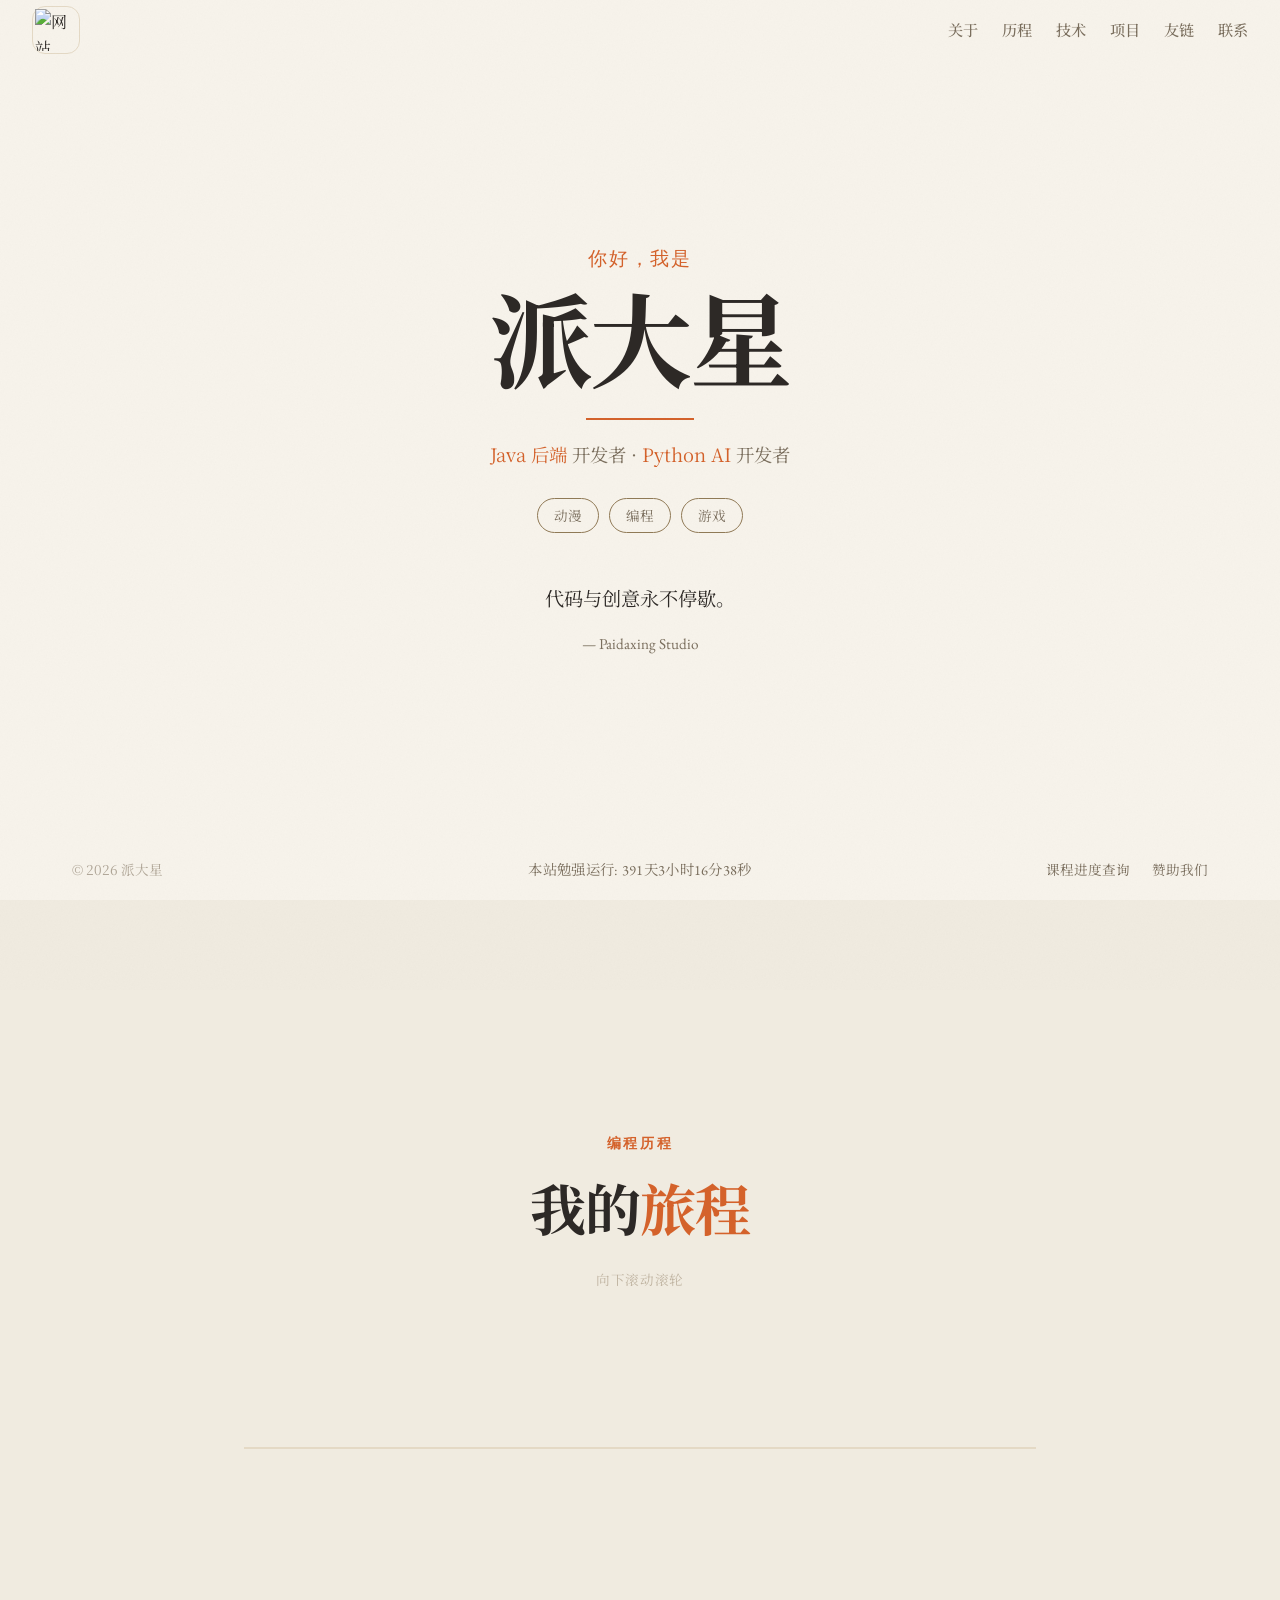
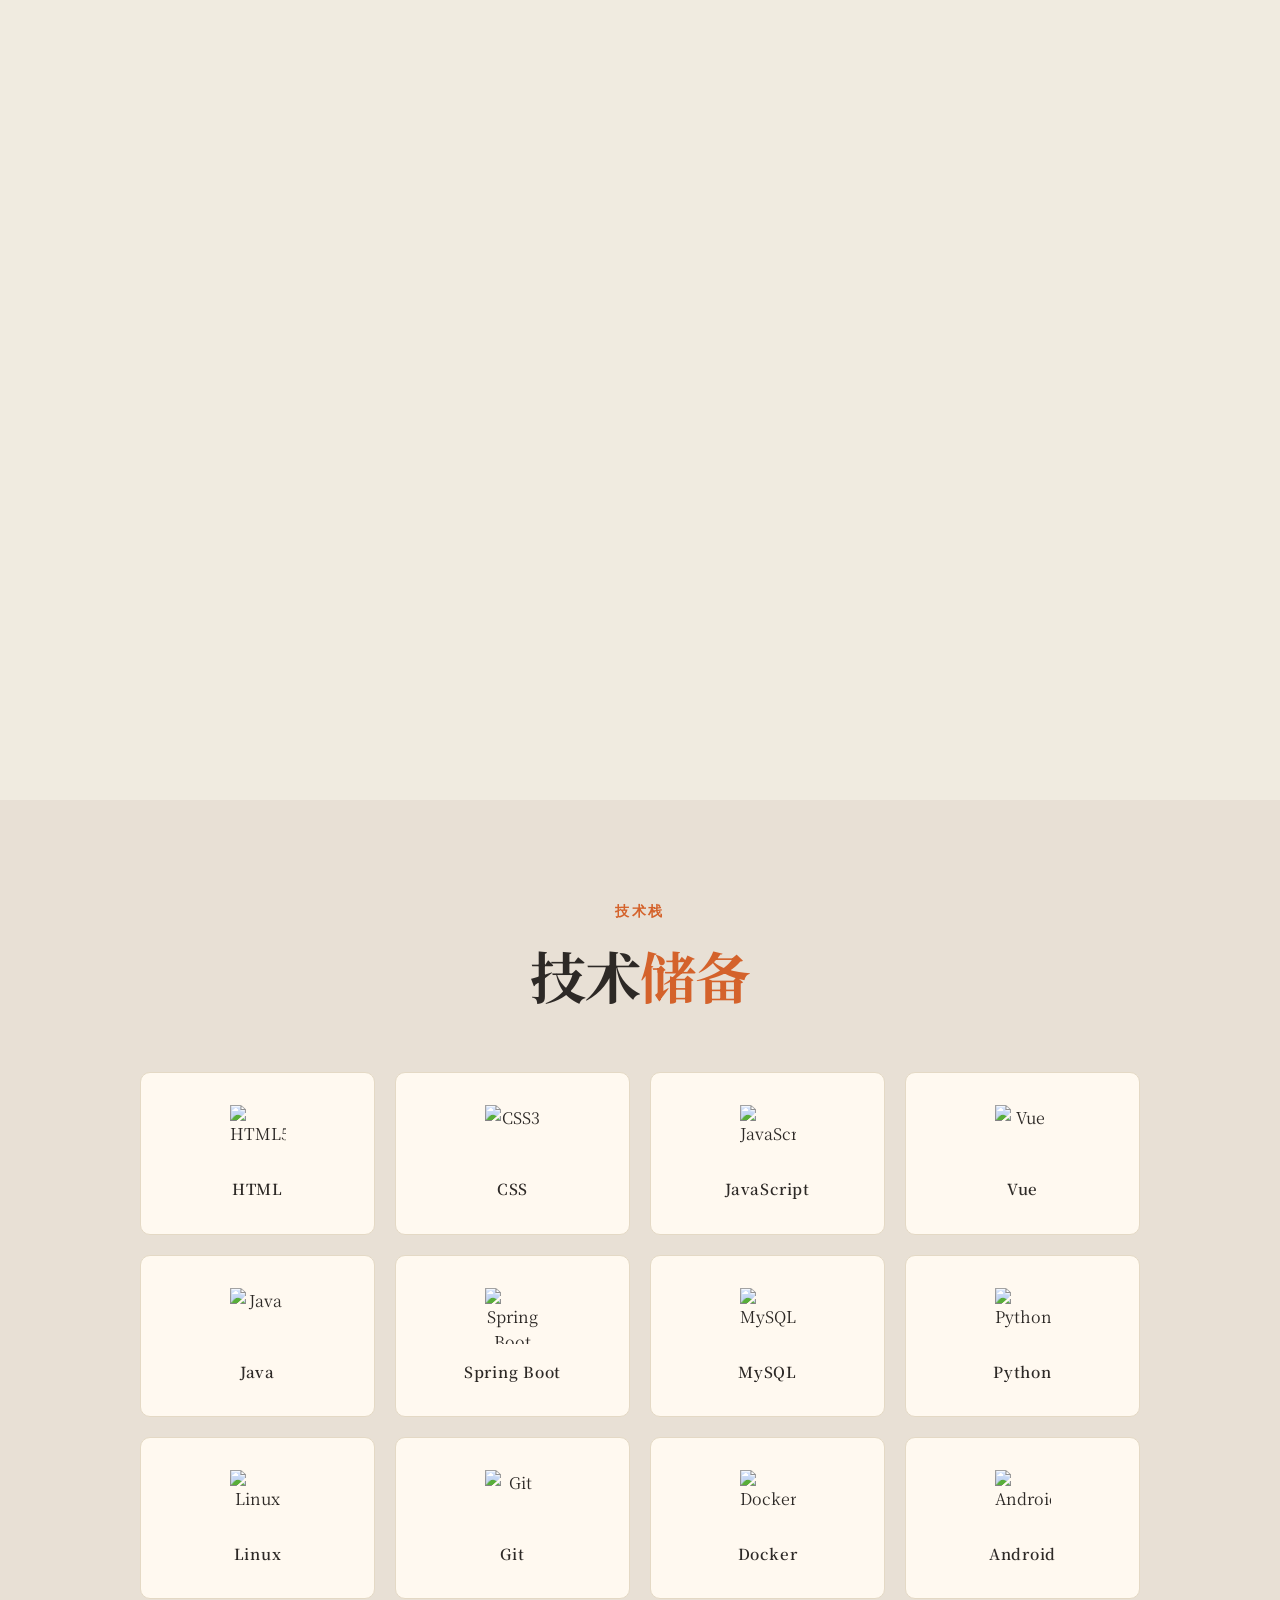
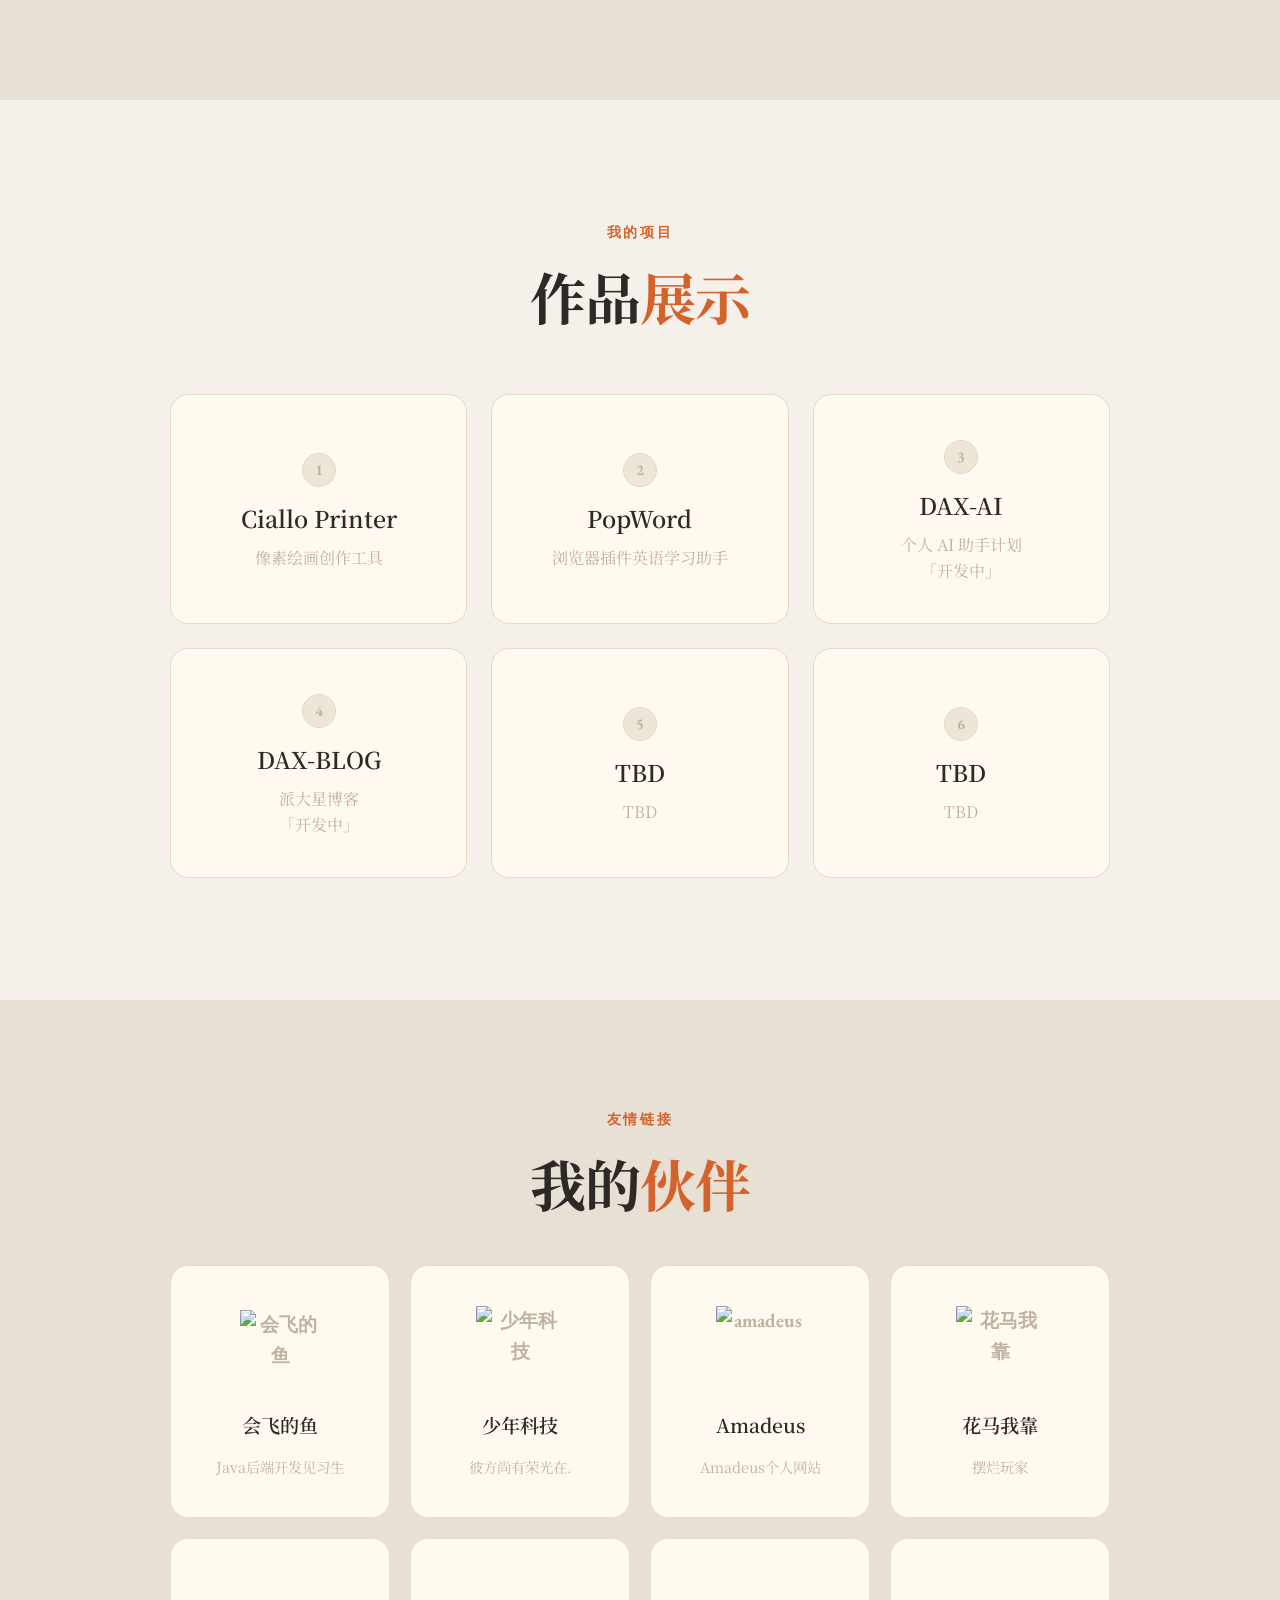
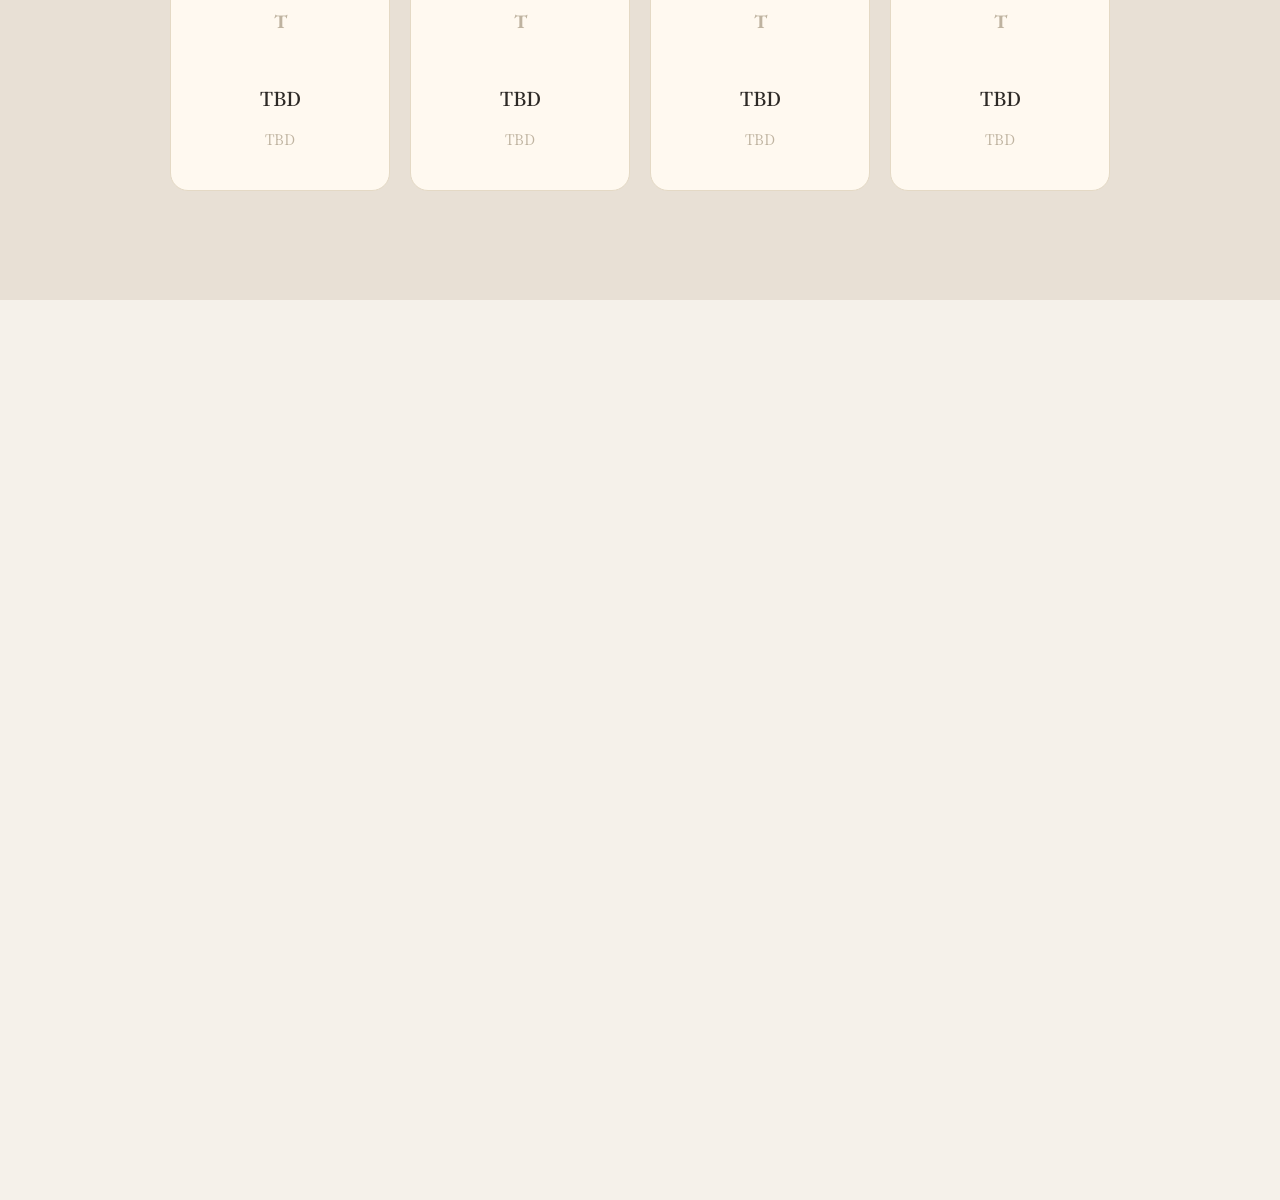
==== index.html @ 908fc22a "Update index.html" ====
<!doctype html>
<html lang="zh-CN">
  <head>
    <meta charset="UTF-8" />
    <meta name="viewport" content="width=device-width, initial-scale=1.0" />

    <title>派大星工作室  - Paidaxing Studio</title>

    <meta name="description" content="派大星工作室 (Paidaxing Studio) 是由全栈开发者派大星建立的个人网站。专注于 Java 后端开发、Python AI 大模型探索以及现代前端技术。在这里分享编程历程、开源项目与技术文章。" />
    <meta name="keywords" content="派大星工作室,Paidaxing Studio,派大星,Java开发,Spring Boot,Python开发,AI模型,个人博客,全栈开发" />
    <meta property="og:title" content="派大星工作室 | 全栈开发与 AI 探索者" />
    <meta property="og:description" content="专注于 Java 后端开发与 Python AI 探索的个人技术主页。" />
    <meta property="og:type" content="website" />
    <meta property="og:url" content="https://www.pdxstudio.site/" />
    <link rel="preconnect" href="https://fonts.googleapis.com" />
    <link rel="preconnect" href="https://fonts.gstatic.com" crossorigin />
    <link
      href="https://fonts.googleapis.com/css2?family=EB+Garamond:wght@400;500;600;700;800&family=Noto+Serif+SC:wght@300;400;500;600;700&display=swap"
      rel="stylesheet"
    />
    <link
      rel="stylesheet"
      href="https://cdnjs.cloudflare.com/ajax/libs/font-awesome/6.5.1/css/all.min.css"
    />
    <link rel="icon" href="img/favicon.ico" type="image/x-icon" />
    <link rel="stylesheet" href="style.css" />
  </head>
  <body class="intro-active">
    <div class="intro-overlay" id="introOverlay">
      <div class="intro-logo-wrapper">
        <img src="img/favicon.ico" alt="Logo" />
      </div>
    </div>

    <svg style="position: fixed; width: 0; height: 0; pointer-events: none">
      <filter id="noiseFilter">
        <feTurbulence
          type="fractalNoise"
          baseFrequency="0.65"
          numOctaves="3"
          stitchTiles="stitch"
        />
        <feColorMatrix type="saturate" values="0" />
      </filter>
    </svg>
    <div class="grain-overlay"></div>

    <nav id="nav">
      <a href="#about" class="nav-logo">
        <img src="img/favicon.ico" alt="网站 Logo" />
      </a>
      <div class="nav-links">
        <a href="#about">关于</a>
        <a href="#journey">历程</a>
        <a href="#tech-stack">技术</a>
        <a href="#projects">项目</a>
        <a href="#friends">友链</a>
        <a href="#contact">联系</a>
      </div>
    </nav>

    <section id="about" class="hero">
      <div class="hero-inner">
        <p class="hero-greeting">你好，我是</p>
        <h1 class="hero-name">派大星</h1>

        <div class="hero-divider"></div>
        <p class="hero-intro">
          <em>Java 后端</em> 开发者 · <em>Python AI</em> 开发者
        </p>
        <div class="hero-tags">
          <span class="hero-tag">动漫</span>
          <span class="hero-tag">编程</span>
          <span class="hero-tag">游戏</span>
        </div>

        <div id="apiContent" class="hero-hitokoto">
          <p class="hitokoto-text">加载中...</p>
          <p class="hitokoto-from"></p>
        </div>

        <div class="site-counter">
          <span id="busuanzi_container_site_pv" style="display: none">
            你是第
            <span id="busuanzi_value_site_pv" class="counter-num"></span>
            次访问的
          </span>
        </div>
        
      </div>
    </section>

    <section id="journey">
      <div class="journey-scroll-room">
        <div class="journey-viewport">
          <div class="journey-header">
            <p class="section-label">编程历程</p>
            <h2 class="section-heading">我的<em>旅程</em></h2>
            <p class="journey-hint">向下滚动滚轮</p>
          </div>

          <div class="journey-track" id="journeyTrack">
            <div class="track-line"></div>
            <div class="track-progress" id="trackProgress"></div>

             <div class="rocket-wrapper" id="rocketWrapper">
              <svg
                class="rocket-svg"
                viewBox="-8 0 64 32"
                width="68"
                height="32"
              >
                <use href="img/icons.svg#icon-rocket"></use>
              </svg>
            </div>

            <div class="milestone" style="left: calc(16.66% + 22.6px)">
              <div class="ms-dot"></div>
              <div class="ms-top"><span class="ms-year">2018</span></div>
              <div class="ms-bottom">
                <span class="ms-title">初识编程</span
                ><span class="ms-desc">第一次接触编程<br />征战区级竞赛</span>
              </div>
            </div>

            <div class="milestone" style="left: calc(33.33% + 11.3px)">
              <div class="ms-dot"></div>
              <div class="ms-top"><span class="ms-year">2020</span></div>
              <div class="ms-bottom">
                <span class="ms-title">深入学习</span
                ><span class="ms-desc">系统性深入学习<br />筑牢编程基础</span>
              </div>
            </div>

            <div class="milestone" style="left: 50%">
              <div class="ms-dot"></div>
              <div class="ms-top"><span class="ms-year">2021</span></div>
              <div class="ms-bottom">
                <span class="ms-title">独立建站</span
                ><span class="ms-desc"
                  >学习搭建网站<br />共享免费接口<br
                /></span>
              </div>
            </div>

            <div class="milestone" style="left: calc(66.66% - 11.3px)">
              <div class="ms-dot"></div>
              <div class="ms-top"><span class="ms-year">2025</span></div>
              <div class="ms-bottom">
                <span class="ms-title">体系重构</span
                ><span class="ms-desc">深耕Java生态<br />打通全栈链路</span>
              </div>
            </div>

            <div class="milestone" style="left: calc(83.33% - 22.6px)">
              <div class="ms-dot"></div>
              <div class="ms-top"><span class="ms-year">至今</span></div>
              <div class="ms-bottom">
                <span class="ms-title">智启新程</span
                ><span class="ms-desc">进阶Python开发<br />布局AI新领域</span>
              </div>
            </div>
          </div>
        </div>
      </div>
    </section>

    <section id="tech-stack">
      <div class="tech-inner">
        <div class="tech-header reveal">
          <p class="section-label">技术栈</p>
          <h2 class="section-heading">技术<em>储备</em></h2>
        </div>

        <div class="tech-grid">
          <div class="tech-card reveal reveal-d1">
            <img
              src="https://cdn.jsdelivr.net/gh/devicons/devicon@latest/icons/html5/html5-original.svg"
              alt="HTML5"
            />
            <span>HTML</span>
          </div>
          <div class="tech-card reveal reveal-d2">
            <img
              src="https://cdn.jsdelivr.net/gh/devicons/devicon@latest/icons/css3/css3-original.svg"
              alt="CSS3"
            />
            <span>CSS</span>
          </div>
          <div class="tech-card reveal reveal-d3">
            <img
              src="https://cdn.jsdelivr.net/gh/devicons/devicon@latest/icons/javascript/javascript-original.svg"
              alt="JavaScript"
            />
            <span>JavaScript</span>
          </div>
          <div class="tech-card reveal reveal-d4">
            <img
              src="https://cdn.jsdelivr.net/gh/devicons/devicon@latest/icons/vuejs/vuejs-original.svg"
              alt="Vue"
            />
            <span>Vue</span>
          </div>

          <div class="tech-card reveal reveal-d2">
            <img
              src="https://cdn.jsdelivr.net/gh/devicons/devicon@latest/icons/java/java-original.svg"
              alt="Java"
            />
            <span>Java</span>
          </div>
          <div class="tech-card reveal reveal-d3">
            <img
              src="https://cdn.jsdelivr.net/gh/devicons/devicon@latest/icons/spring/spring-original.svg"
              alt="Spring Boot"
            />
            <span>Spring Boot</span>
          </div>
          <div class="tech-card reveal reveal-d4">
            <img
              src="https://cdn.jsdelivr.net/gh/devicons/devicon@latest/icons/mysql/mysql-original.svg"
              alt="MySQL"
            />
            <span>MySQL</span>
          </div>
          <div class="tech-card reveal reveal-d5">
            <img
              src="https://cdn.jsdelivr.net/gh/devicons/devicon@latest/icons/python/python-original.svg"
              alt="Python"
            />
            <span>Python</span>
          </div>

          <div class="tech-card reveal reveal-d2">
            <img
              src="https://cdn.jsdelivr.net/gh/devicons/devicon@latest/icons/linux/linux-original.svg"
              alt="Linux"
            />
            <span>Linux</span>
          </div>
          <div class="tech-card reveal reveal-d3">
            <img
              src="https://cdn.jsdelivr.net/gh/devicons/devicon@latest/icons/git/git-original.svg"
              alt="Git"
            />
            <span>Git</span>
          </div>
          <div class="tech-card reveal reveal-d4">
            <img
              src="https://cdn.jsdelivr.net/gh/devicons/devicon@latest/icons/docker/docker-original.svg"
              alt="Docker"
            />
            <span>Docker</span>
          </div>
          <div class="tech-card reveal reveal-d5">
            <img
              src="https://cdn.jsdelivr.net/gh/devicons/devicon@latest/icons/android/android-original.svg"
              alt="Android"
            />
            <span>Android</span>
          </div>
        </div>
      </div>
    </section>

    <section id="projects">
      <div class="projects-inner">
        <div class="projects-header reveal">
          <p class="section-label">我的项目</p>
          <h2 class="section-heading">作品<em>展示</em></h2>
        </div>
        <div class="projects-grid">
          <a
            href="https://github.com/PaidaxingTuT/Ciallo_Printer"
            class="project-card reveal reveal-d1"
            target="_blank"
            rel="noreferrer"
          >
            <div class="project-icon">1</div>
            <span class="project-name">Ciallo Printer</span>
            <span class="project-desc">像素绘画创作工具</span>
          </a>
          <a
            href="http://www.pdxstudio.site/popword"
            class="project-card reveal reveal-d2"
            target="_blank"
            rel="noreferrer"
          >
            <div class="project-icon">2</div>
            <span class="project-name">PopWord</span>
            <span class="project-desc">浏览器插件英语学习助手<br /> </span>
          </a>
          <a
            href="javascript:void(0);"
            class="project-card reveal reveal-d3"
            onclick="development()"
          >
            <div class="project-icon">3</div>
            <span class="project-name">DAX-AI</span>
            <span class="project-desc"
              >个人 AI 助手计划<br />
              「开发中」</span
            >
          </a>
          <a
            href="javascript:void(0);"
            class="project-card reveal reveal-d2"
            onclick="development()"
          >
            <div class="project-icon">4</div>
            <span class="project-name">DAX-BLOG</span>
            <span class="project-desc"
              >派大星博客<br />
              「开发中」</span
            >
          </a>
          <a
            href="javascript:void(0);"
            class="project-card reveal reveal-d3"
            onclick="tobedecided()"
          >
            <div class="project-icon">5</div>
            <span class="project-name">TBD</span>
            <span class="project-desc">TBD</span>
          </a>
          <a
            href="javascript:void(0);"
            class="project-card reveal reveal-d4"
            onclick="tobedecided()"
          >
            <div class="project-icon">6</div>
            <span class="project-name">TBD</span>
            <span class="project-desc">TBD</span>
          </a>
        </div>
      </div>
    </section>

    <section id="friends">
      <div class="friends-inner">
        <div class="friends-header reveal">
          <p class="section-label">友情链接</p>
          <h2 class="section-heading">我的<em>伙伴</em></h2>
        </div>
        <div class="friends-grid">
          <a
            href="https://fishdum.github.io"
            class="friend-card reveal reveal-d1"
            target="_blank"
            rel="noreferrer"
          >
            <div class="friend-avatar">
              <img
                src="https://fishdum.github.io/images/logo_white.png"
                class="fish"
                alt="会飞的鱼"
              />
            </div>
            <span class="friend-name">会飞的鱼</span>
            <span class="friend-desc">Java后端开发见习生</span>
          </a>
          <a
            href="https://www.snkj.xyz"
            class="friend-card reveal reveal-d2"
            target="_blank"
            rel="noreferrer"
          >
            <div class="friend-avatar">
              <img src="https://www.snkj.xyz/favicon.ico" alt="少年科技" />
            </div>
            <span class="friend-name">少年科技</span>
            <span class="friend-desc">彼方尚有荣光在.</span>
          </a>
          <a
            href="http://amadeuscristina.site"
            class="friend-card reveal reveal-d3"
            target="_blank"
            rel="noreferrer"
          >
            <div class="friend-avatar">
              <img src="img/amadeus.png" alt="amadeus" />
            </div>
            <span class="friend-name">Amadeus</span>
            <span class="friend-desc">Amadeus个人网站</span>
          </a>
          <a
            href="http://www.gaoguang.xin/"
            class="friend-card reveal reveal-d4"
            target="_blank"
            rel="noreferrer"
          >
            <div class="friend-avatar">
              <img src="img/huama.png" alt="花马我靠" />
            </div>
            <span class="friend-name">花马我靠</span>
            <span class="friend-desc">摆烂玩家</span>
          </a>
          <a
            href="javascript:void(0);"
            class="friend-card reveal reveal-d2"
            onclick="tobedecided()"
          >
            <div class="friend-avatar">T</div>
            <span class="friend-name">TBD</span>
            <span class="friend-desc">TBD</span>
          </a>
          <a
            href="javascript:void(0);"
            class="friend-card reveal reveal-d3"
            onclick="tobedecided()"
          >
            <div class="friend-avatar">T</div>
            <span class="friend-name">TBD</span>
            <span class="friend-desc">TBD</span>
          </a>
          <a
            href="javascript:void(0);"
            class="friend-card reveal reveal-d4"
            onclick="tobedecided()"
          >
            <div class="friend-avatar">T</div>
            <span class="friend-name">TBD</span>
            <span class="friend-desc">TBD</span>
          </a>
          <a
            href="javascript:void(0);"
            class="friend-card reveal reveal-d5"
            onclick="tobedecided()"
          >
            <div class="friend-avatar">T</div>
            <span class="friend-name">TBD</span>
            <span class="friend-desc">TBD</span>
          </a>
        </div>
      </div>
    </section>

    <section id="contact">
      <div class="contact-inner">
        <div class="contact-header reveal">
          <p class="section-label">联系方式</p>
          <h2 class="section-heading">找到<em>我</em></h2>
        </div>
        <div class="contact-list">
          <a
            href="javascript:void(0);"
            class="contact-row reveal reveal-d1"
            onclick="copyQQ()"
            target="_self"
          >
            <div class="contact-icon">
              <i class="fa-brands fa-qq"></i>
            </div>
            <div class="contact-label">
              <span class="contact-label-name">QQ</span>
              <span class="contact-label-value">点击复制QQ</span>
            </div>
          </a>

          <a
            href="https://space.bilibili.com/317050115"
            class="contact-row reveal reveal-d2"
            target="_blank"
          >
            <div class="contact-icon">
              <i class="fa-brands fa-bilibili"></i>
            </div>
            <div class="contact-label">
              <span class="contact-label-name">哔哩哔哩</span>
              <span class="contact-label-value">派大星_TuT</span>
            </div>
          </a>

          <a
            href="https://github.com/PaidaxingTuT"
            class="contact-row reveal reveal-d3"
            target="_blank"
          >
            <div class="contact-icon">
              <i class="fa-brands fa-github"></i>
            </div>
            <div class="contact-label">
              <span class="contact-label-name">Github</span>
              <span class="contact-label-value">PaidaxingTuT</span>
            </div>
          </a>

          <a
            href="mailto:paidaxing_tut@outlook.com"
            class="contact-row reveal reveal-d4"
            target="_self"
          >
            <div class="contact-icon">
              <i class="fa-solid fa-envelope"></i>
            </div>
            <div class="contact-label">
              <span class="contact-label-name">Email</span>
              <span class="contact-label-value">paidaxing_tut@outlook.com</span>
            </div>
          </a>

          <a
            href="https://qm.qq.com/cgi-bin/qm/qr?k=IsRlx2v8D6K43iCryyy5kfRGckQSkepa&amp;jump_from=webapi&amp;authKey=Nk4t+qYsYUnrUhIaykPtS7O78KR5/f5LKj0DeL+bWIrqY+LOzQD4tIQ+PHJBMxXa"
            class="contact-row reveal reveal-d5"
            target="_blank"
          >
            <div class="contact-icon">
              <i class="fa-solid fa-users"></i>
            </div>
            <div class="contact-label">
              <span class="contact-label-name">交流群</span>
              <span class="contact-label-value">加入交流群</span>
            </div>
          </a>
        </div>
      </div>
    </section>

    <footer>
      <div class="footer-inner">
        <p class="footer-text">&copy; 2026 派大星</p>

        <div class="footer-runtime">
          <span id="runtime_span"></span>
        </div>

        <div class="footer-links">
          <a href="check">课程进度查询</a>
          <a href="pay">赞助我们</a>
        </div>
      </div>
    </footer>

    <script async src="//busuanzi.ibruce.info/busuanzi/2.3/busuanzi.pure.mini.js"></script>
    <script src="main.js"></script>
  </body>
</html>
<!--
展示胎记
⠄⠄⠄⠄⠄⠄⠄⠄⠄⠄⠄⠄⠄⠄⠄⠄⠄⠄⠄⠄⠄⠄⠄⠄⠄⠄⠄⠄⠄⠄⠄⠄⠄⠄⠄⠄⠄⠄⠄⠄
⠄⠄⠄⠄⠄⠄⠄⠄⠄⠄⠄⠄⠄⠄⠄⠄⠄⠄⠄⣼⣇⠄⠄⠄⠄⠄⠄⠄⠄⠄⠄⠄⠄⠄⠄⠄⠄⠄⠄⠄
⠄⠄⠄⠄⠄⠄⠄⠄⠄⠄⠄⠄⠄⠄⠄⠄⠄⢀⣾⠏⢿⣧⠄⠄⠄⠄⠄⠄⠄⠄⠄⠄⠄⠄⠄⠄⠄⠄⠄⠄
⠄⠄⠄⠄⠄⠄⠄⠄⠄⠄⠄⠄⠄⠄⠄⠄⢠⣾⠟⠄⠈⢻⣦⠄⠄⠄⠄⠄⠄⠄⠄⠄⠄⠄⠄⠄⠄⠄⠄⠄
⠄⠄⠄⠄⠄⠄⠄⠄⠄⣀⣀⠄⠄⠄⠄⢠⣾⠛⠄⢀⡀⠄⠻⣷⡀⠄⠄⠄⢀⣀⡀⠄⠄⠄⠄⠄⠄⠄⠄⠄
⠄⠄⠄⠄⠄⠄⣀⣴⣾⠟⠻⢷⣶⠄⢰⣾⠏⢀⣶⠿⢷⣶⣄⡉⠳⠄⠰⡾⠿⠛⠿⣷⣤⣀⠄⠄⠄⠄⠄⠄
⠄⠄⠄⠄⠄⢸⣿⠁⠄⣤⡤⠄⠄⠄⢻⣷⣤⡈⠄⠄⠄⠈⠛⠿⣷⣤⡀⠄⠄⣦⣄⠄⢹⣿⠄⠄⠄⠄⠄⠄
⠄⠄⠄⠄⠄⢸⣿⠄⢸⡇⠄⣤⣤⣤⣤⣄⡉⠻⢿⣦⣄⡙⠟⠄⠈⠉⠻⣿⣶⠄⢸⡇⢸⣿⠄⠄⠄⠄⠄⠄
⠄⠄⠄⠄⠄⠘⢿⣤⠄⠃⠄⣿⠉⠉⠉⢉⣉⣀⣀⣉⣛⣿⣶⣤⠄⢠⡆⣿⡿⠄⢈⣤⣾⠿⠄⠄⠄⠄⠄⠄
⠄⠄⠄⠄⠄⠄⠄⠛⣦⠄⠄⣿⠄⠄⠄⢸⣿⣟⠛⠛⠛⢛⣿⡿⠄⠜⠃⣀⣤⡾⠟⠋⠄⠄⠄⠄⠄⠄⠄⠄
⠄⠄⠄⠄⠄⠄⠄⠄⠄⡀⠄⣿⠄⢰⡆⢸⣿⢿⣦⠄⢀⣼⠟⠄⣠⣴⡾⠟⢉⠄⡆⠄⠄⠄⠄⠄⠄⠄⠄⠄
⠄⠄⠄⠄⠄⠄⠄⠄⣴⡇⠄⣿⠄⠄⠁⢸⣿⠄⢻⣧⣼⣿⣾⠿⠛⠁⠄⣾⣿⠄⣿⣆⠄⠄⠄⠄⠄⠄⠄⠄
⠄⠄⠄⠄⠄⠄⢀⣾⡿⠁⠄⢿⣦⣀⠄⢸⣿⠄⠄⠹⠟⠋⠄⣶⠇⢀⣀⣿⡿⠄⠈⢿⣆⠄⠄⠄⠄⠄⠄⠄
⠄⠄⠄⠄⠄⢀⣼⠟⠄⠄⠄⠈⠉⠛⠇⢸⣿⠄⠄⠄⠄⠄⢀⣤⣶⡾⠛⠉⠄⠄⠄⠈⢿⣦⠄⠄⠄⠄⠄⠄
⠄⠄⠄⠄⠠⠾⠿⠿⠿⠿⠿⠿⠿⠶⠄⢸⣿⠄⣶⣤⣤⡾⠿⠛⠁⠤⠾⠿⠿⠿⠿⠿⠿⠿⠧⠄⠄⠄⠄⠄
⠄⠄⠄⠄⠄⠄⠄⠄⠄⠄⠄⠄⠄⠄⠄⢸⣿⠄⠈⠙⠉⢁⡀⠄⣶⡆⠄⠄⠄⠄⠄⠄⠄⠄⠄⠄⠄⠄⠄⠄
⠄⠄⠄⠄⠄⠄⠄⠄⠄⠄⠄⠄⠄⠄⠄⢸⣿⠄⠛⢦⡾⠛⠁⣴⡟⠄⠄⠄⠄⠄⠄⠄⠄⠄⠄⠄⠄⠄⠄⠄
⠄⠄⠄⠄⠄⠄⠄⠄⠄⠄⠄⠄⠄⠄⠄⠘⠿⣶⣦⣀⣀⣴⡾⠿⠁⠄⠄⠄⠄⠄⠄⠄⠄⠄⠄⠄⠄⠄⠄⠄
⠄⠄⠄⠄⠄⠄⠄⠄⠄⠄⠄⠄⠄⠄⠄⠄⠄⠈⠙⠻⠛⠋⠄⠄⠄⠄⠄⠄⠄⠄⠄⠄⠄⠄⠄⠄⠄⠄⠄⠄
⠄⠄⠄⠄⠄⠄⠄⠄⠄⠄⠄⠄⠄⠄⠄⠄⠄⠄⠄⠄⠄⠄⠄⠄⠄⠄⠄⠄⠄⠄⠄⠄⠄⠄⠄⠄⠄⠄⠄⠄

-->
---- style.css ----
:root {
  --bg: #f7f3eb;
  --bg-deep: #ede6d6;
  --nav-solid: #f7f3eb;
  --card: #fff9f0;
  --text: #2d2926;
  --text-soft: #7a6e5d;
  --text-faint: #bfb3a0;
  --accent: #d4622b;
  --accent-deep: #b34d1d;
  --accent-light: rgba(212, 98, 43, 0.07);
  --accent-glow: rgba(212, 98, 43, 0.18);
  --teal: #3d7a6e;
  --teal-light: rgba(61, 122, 110, 0.08);
  --border: #e4d9c5;
  --radius: 10px;
  --page1-bg: #f7f3eb;
  --page2-bg: #f0ebe0;
  --page3-bg: #e8e0d5;
  --page4-bg: #f5f1ea;
  --page5-bg: #e8e0d5;
  --page6-bg: #f5f1ea;
}

*,
*::before,
*::after {
  margin: 0;
  padding: 0;
  box-sizing: border-box;
}

html {
  scroll-behavior: auto;
}

body {
  font-family: "Noto Serif SC", serif;
  background: var(--page1-bg);
  color: var(--text);
  -webkit-font-smoothing: antialiased;
  overflow-x: hidden;
  line-height: 1.6;
  transition:
    background 0.4s,
    color 0.4s;
}

a {
  color: inherit;
  text-decoration: none;
}

::selection {
  background: var(--accent);
  color: #fff;
}

.grain-overlay {
  position: fixed;
  inset: 0;
  pointer-events: none;
  z-index: 99999;
  opacity: 0.035;
  filter: url(#noiseFilter);
  background: var(--text);
  mix-blend-mode: multiply;
}

nav {
  position: fixed;
  top: 0;
  left: 0;
  right: 0;
  height: 60px;
  padding: 0 32px;
  display: flex;
  justify-content: space-between;
  align-items: center;
  z-index: 1000;
  transition:
    padding 0.4s,
    box-shadow 0.4s;
}
nav.scrolled {
  backdrop-filter: blur(16px) saturate(1.5);
  background: rgba(247, 243, 235, 0.88);
  box-shadow: 0 1px 12px rgba(0, 0, 0, 0.03);
  padding: 0 32px;
  transition:
    padding 0.4s,
    box-shadow 0.4s;
}
.nav-logo {
  display: inline-flex;
  align-items: center;
  justify-content: center;
  width: 48px;
  height: 48px;
  padding: 2px;
  border: 1px solid var(--border);
  border-radius: 13px;
  transition:
    transform 0.55s cubic-bezier(0.22, 1, 0.36, 1),
    border-color 0.55s cubic-bezier(0.22, 1, 0.36, 1),
    box-shadow 0.55s cubic-bezier(0.22, 1, 0.36, 1);
}
.nav-logo img {
  width: 100%;
  height: 100%;
  object-fit: contain;
  display: block;
}
@media (hover: hover) {
  .nav-logo:hover {
    transform: translateY(-1px);
    border-color: var(--accent);
    box-shadow: 0 8px 18px rgba(212, 98, 43, 0.12);
  }
}
.nav-links {
  display: flex;
  gap: 24px;
}
.nav-links a {
  font-family: "Noto Serif SC", serif;
  font-weight: 500;
  font-size: 0.95rem;
  color: var(--text-soft);
  position: relative;
  padding: 2px 0;
}
.nav-links a::after {
  content: "";
  position: absolute;
  bottom: 0;
  left: 0;
  width: 0;
  height: 1.5px;
  background: var(--accent);
  transition: all 0.28s;
}
@media (hover: hover) {
  .nav-links a:hover {
    color: var(--text);
  }
  .nav-links a:hover::after {
    width: 100%;
  }
}

.hero {
  height: 100vh;
  display: flex;
  align-items: center;
  justify-content: center;
  padding: 60px 40px;
  position: relative;
  z-index: 1;
  background: var(--page1-bg);
}
.hero-inner {
  max-width: 640px;
  text-align: center;
}
.hero-greeting {
  font-family: "EB Garamond", serif;
  font-weight: 400;
  font-size: 1.2rem;
  color: var(--accent);
  letter-spacing: 0.1em;
  margin-bottom: 16px;
  opacity: 0;
  transform: translateY(20px);
  animation: slideUp 0.6s ease 0.1s forwards;
}
.hero-name {
  font-family: "EB Garamond", "Noto Serif SC", serif;
  font-weight: 700;
  font-size: clamp(3.5rem, 8vw, 6.5rem);
  line-height: 1.05;
  letter-spacing: -0.02em;
  margin-bottom: 20px;
  opacity: 0;
  transform: translateY(20px);
  animation: slideUp 0.7s ease 0.1s forwards;
}
.hero-divider {
  width: 108px;
  height: 2px;
  background: var(--accent);
  margin: 0 auto 20px;
  opacity: 0;
  transform: translateY(20px);
  animation: slideUp 0.5s ease 0.1s forwards;
}
.hero-intro {
  font-size: 1.15rem;
  font-weight: 400;
  color: var(--text-soft);
  margin-bottom: 28px;
  opacity: 0;
  transform: translateY(20px);
  animation: slideUp 0.6s ease 0.1s forwards;
}
.hero-intro em {
  font-style: normal;
  color: var(--accent);
}
.hero-tags {
  display: flex;
  justify-content: center;
  gap: 10px;
  margin-bottom: 28px;
  opacity: 0;
  transform: translateY(20px);
  animation: slideUp 0.6s ease 0.1s forwards;
}
.hero-tag {
  font-family: "Noto Serif SC", serif;
  font-weight: 400;
  font-size: 0.85rem;
  padding: 6px 16px;
  border: 1px solid #907a56;
  border-radius: 95px;
  color: var(--text-soft);
  transition: all 0.4s cubic-bezier(0.4, 0, 0.2, 1);
  cursor: default;
}

.hero-hitokoto {
  margin-top: 48px;
  width: 100%;
  padding: 0 20px;
  box-sizing: border-box;
  opacity: 0;
  transform: translateY(20px);
  animation: slideUp 0.6s ease 0.4s forwards;
}
.hitokoto-text {
  font-family: "Noto Serif SC", serif;
  font-size: 1.2rem;
  color: var(--text);
  line-height: 1.8;
  word-break: break-word;
}
.hitokoto-from {
  font-family: "EB Garamond", serif;
  font-size: 0.95rem;
  color: var(--text-soft);
  margin-top: 16px;
}

.footer-inner {
  display: flex;
  justify-content: space-between;
  align-items: center;
  width: 100%;
  padding: 0 40px;
}

.footer-text {
  flex: 1;
  text-align: left;
  font-size: 0.85rem;
  color: #afa596;
}

.footer-runtime {
  flex: 2;
  text-align: center;
  display: flex;
  align-items: center;
  justify-content: center;
}

.footer-links {
  flex: 1;
  display: flex;
  justify-content: flex-end;
  gap: 22px;
}

.footer-links a {
  display: inline-block;
  font-size: 0.85rem;
  color: var(--text-soft);

  transition: all 0.4s cubic-bezier(0.4, 0, 0.2, 1);
  will-change: transform, color;
}

@media (hover: hover) {
  .footer-links a:hover {
    transform: translateY(-4px);
    color: var(--accent);
  }
}

#runtime_span {
  font-family: "EB Garamond", "Noto Serif SC", serif;
  font-size: 0.9rem;
  color: var(--text-soft);
  letter-spacing: 0.02em;
  line-height: 1;
}

@media (hover: hover) {
  .hero-tag:hover {
    transform: translateY(-4px);
    color: var(--accent);
    border-color: var(--accent);
    background: var(--accent-light);
    box-shadow: 0 10px 22px rgba(212, 98, 43, 0.08);
  }
}

@keyframes fadeUp {
  to {
    opacity: 1;
    transform: translateY(0);
  }
}
@keyframes slideUp {
  to {
    opacity: 1;
    transform: translateY(0);
  }
}

body.intro-active .hero-greeting,
body.intro-active .hero-name,
body.intro-active .hero-divider,
body.intro-active .hero-intro,
body.intro-active .hero-tags,
body.intro-active .hero-hitokoto {
  animation: none;
}

#journey {
  position: relative;
  z-index: 1;
  background: var(--page2-bg);
}
.journey-scroll-room {
  height: 700vh;
  position: relative;
}
.journey-viewport {
  position: sticky;
  top: 0;
  height: 100vh;
  display: flex;
  flex-direction: column;
  align-items: center;
  justify-content: center;
  padding: 0 40px;
}
.journey-header {
  text-align: center;
  margin-bottom: 36px;
}
.section-label {
  font-family: "EB Garamond", serif;
  font-weight: 600;
  font-size: 0.85rem;
  letter-spacing: 0.2em;
  text-transform: uppercase;
  color: var(--accent);
  margin-bottom: 12px;
}
.section-heading {
  font-family: "EB Garamond", "Noto Serif SC", serif;
  font-weight: 700;
  font-size: clamp(2.5rem, 5vw, 3.5rem);
  letter-spacing: -0.02em;
}
.section-heading em {
  font-style: normal;
  color: var(--accent);
}
.journey-hint {
  font-size: 0.85rem;
  color: var(--text-faint);
  margin-top: 12px;
  letter-spacing: 0.04em;
}

.journey-track {
  width: 85%;
  max-width: 860px;
  position: relative;
  height: 240px;
}

.track-line {
  position: absolute;
  top: 120px;
  left: 34px;
  right: 34px;
  height: 2px;
  background: var(--border);
}

.track-progress {
  position: absolute;
  top: 120px;
  left: 34px;
  height: 2px;
  background: var(--accent);
  width: 0;
  will-change: width;
}

.rocket-wrapper {
  position: absolute;
  top: 120px;
  left: -4px;
  transform: translateY(-50%);
  z-index: 10;
  will-change: left;
  transition: left 0.05s linear;
}
.rocket-svg {
  display: block;
}
.flame-outer {
  transform-box: fill-box;
  transform-origin: right center;
  animation: flameOuter 0.4s ease-in-out infinite alternate;
}
.flame-inner {
  transform-box: fill-box;
  transform-origin: right center;
  animation: flameInner 0.25s ease-in-out infinite alternate;
}
@keyframes flameOuter {
  0% {
    transform: scaleX(1) scaleY(1);
    opacity: 0.75;
  }
  100% {
    transform: scaleX(0.82) scaleY(1.18);
    opacity: 1;
  }
}
@keyframes flameInner {
  0% {
    transform: scaleX(1);
    opacity: 0.85;
  }
  100% {
    transform: scaleX(0.7);
    opacity: 1;
  }
}

.milestone {
  position: absolute;
  top: 120px;
  transform: translateY(-50%);
  opacity: 0;
  transition:
    opacity 0.6s ease,
    transform 0.6s ease;
}
.milestone.visible {
  opacity: 1;
}
.ms-dot {
  width: 12px;
  height: 12px;
  border-radius: 50%;
  background: var(--border);
  border: 2px solid var(--bg-deep);
  position: relative;
  z-index: 3;
  transition:
    background 0.4s,
    transform 0.4s,
    box-shadow 0.4s;
}
.milestone.visible .ms-dot {
  background: var(--accent);
  transform: scale(1.25);
  box-shadow: 0 0 12px var(--accent-glow);
}
.ms-top {
  position: absolute;
  bottom: calc(100% + 10px);
  left: 50%;
  transform: translateX(-50%);
  text-align: center;
  white-space: nowrap;
}
.ms-year {
  font-family: "EB Garamond", serif;
  font-weight: 700;
  font-size: 1rem;
  color: var(--accent);
}
.ms-bottom {
  position: absolute;
  top: calc(100% + 10px);
  left: 50%;
  transform: translateX(-50%);
  text-align: center;
  width: 120px;
}
.ms-title {
  font-weight: 600;
  font-size: 1.1rem;
  color: var(--text);
  display: block;
  margin-bottom: 2px;
}
.ms-desc {
  font-size: 0.85rem;
  color: var(--text-faint);
  line-height: 1.4;
  display: block;
}

#tech-stack {
  min-height: 100vh;
  display: flex;
  align-items: center;
  justify-content: center;
  padding: 60px 40px;
  position: relative;
  z-index: 1;
  background: var(--page3-bg);
}

.tech-inner {
  max-width: 1000px;
  width: 100%;
  margin: 0 auto;
  text-align: center;
}

.tech-header {
  margin-bottom: 48px;
}

.tech-grid {
  display: grid;
  grid-template-columns: repeat(4, minmax(0, 1fr));
  gap: 20px;
  margin-top: 48px;
}

.tech-card {
  background: var(--card);
  border: 1px solid var(--border);
  border-radius: var(--radius);
  padding: 32px 16px;
  display: flex;
  flex-direction: column;
  align-items: center;
  justify-content: center;
  gap: 16px;
  transition: all 0.4s cubic-bezier(0.4, 0, 0.2, 1);
  cursor: pointer;
}

.tech-card img {
  width: 56px;
  height: 56px;
  transition: all 0.4s cubic-bezier(0.4, 0, 0.2, 1);
}

.tech-card span {
  font-family: "Noto Serif SC", sans-serif;
  font-size: 0.95rem;
  font-weight: 600;
  color: var(--text);
  letter-spacing: 0.05em;
}

@media (hover: hover) {
  .tech-card:hover {
    transform: translateY(-6px);
    border-color: var(--accent);
    box-shadow: 0 16px 32px rgba(212, 98, 43, 0.08);
  }
  .tech-card:hover img {
    transform: scale(1.15) translateY(-2px);
  }
}

@media (max-width: 640px) {
  .tech-inner {
    padding: 0;
  }
  .tech-grid {
    grid-template-columns: repeat(2, 1fr);
    gap: 16px;
  }
  .tech-card {
    padding: 24px 12px;
  }
  .tech-card img {
    width: 48px;
    height: 48px;
  }
}

#projects {
  height: 100vh;
  display: flex;
  align-items: center;
  justify-content: center;
  padding: 60px 40px;
  position: relative;
  z-index: 1;
  background: var(--page4-bg);
}

.projects-inner {
  max-width: 940px;
  width: 100%;
  text-align: center;
}
.projects-header {
  margin-bottom: 48px;
}
.projects-grid {
  display: grid;
  grid-template-columns: repeat(3, 1fr);
  gap: 24px;
}
.project-card {
  background: var(--card);
  border: 1px solid var(--border);
  border-radius: var(--radius);
  padding: 36px 24px 30px;
  display: flex;
  flex-direction: column;
  align-items: center;
  justify-content: center;
  gap: 12px;
  border-radius: 18px;
  min-height: 230px;
  transition: all 0.4s cubic-bezier(0.4, 0, 0.2, 1);
  cursor: pointer;
}
@media (hover: hover) {
  .project-card:hover {
    transform: translateY(-6px);
    border-color: var(--accent);
    box-shadow: 0 16px 32px rgba(212, 98, 43, 0.08);
  }
}
.project-icon {
  width: 34px;
  height: 34px;
  border-radius: 50%;
  background: var(--bg-deep);
  border: 1px solid var(--border);
  display: flex;
  align-items: center;
  justify-content: center;
  font-family: "EB Garamond", serif;
  font-weight: 700;
  font-size: 0.95rem;
  letter-spacing: 0.02em;
  color: var(--text-faint);
  order: 1;
  margin-top: 0;
  margin-bottom: 6px;
  opacity: 1;
  transition: all 0.4s cubic-bezier(0.4, 0, 0.2, 1);
}
@media (hover: hover) {
  .project-card:hover .project-icon {
    background: var(--accent-light);
    color: var(--accent);
    border-color: var(--accent);
  }
}
.project-name {
  font-weight: 600;
  font-size: 1.45rem;
  line-height: 1.2;
  color: var(--text);
  order: 2;
  transition: all 0.4s cubic-bezier(0.4, 0, 0.2, 1);
}
.project-desc {
  font-size: 1rem;
  color: var(--text-faint);
  text-align: center;
  line-height: 1.6;
  order: 3;
  transition: all 0.4s cubic-bezier(0.4, 0, 0.2, 1);
}
@media (hover: hover) {
  .project-card:hover .project-name,
  .project-card:hover .project-desc {
    transform: scale(1.12);
  }
}

#friends {
  height: 100vh;
  display: flex;
  align-items: center;
  justify-content: center;
  padding: 60px 40px;
  position: relative;
  z-index: 1;
  background: var(--page5-bg);
}
.friends-inner {
  max-width: 940px;
  width: 100%;
  text-align: center;
  margin: 0 auto;
}
.friends-header {
  margin-bottom: 32px;
}
.friends-grid {
  display: grid;
  grid-template-columns: repeat(4, 1fr);
  grid-template-rows: repeat(2, 1fr);
  width: 100%;
  gap: 20px;
  margin: 0 auto;
}
.friend-card {
  background: var(--card);
  border: 1px solid var(--border);
  border-radius: var(--radius);
  padding: 40px 16px;
  display: flex;
  flex-direction: column;
  align-items: center;
  justify-content: center;
  gap: 16px;
  border-radius: 18px;
  min-height: 238px;
  transition: all 0.4s cubic-bezier(0.4, 0, 0.2, 1);
  cursor: pointer;
}
@media (hover: hover) {
  .friend-card:hover {
    transform: translateY(-6px);
    border-color: var(--accent);
    box-shadow: 0 16px 32px rgba(212, 98, 43, 0.08);
  }
}
.friend-avatar {
  width: 88px;
  height: 88px;
  display: flex;
  align-items: center;
  justify-content: center;
  font-family: "EB Garamond", serif;
  font-weight: 700;
  font-size: 1.2rem;
  color: var(--text-faint);
  transition: all 0.4s cubic-bezier(0.4, 0, 0.2, 1);
}
.friend-avatar i {
  font-size: 3.8rem;
  color: var(--accent);
  transition: all 0.4s cubic-bezier(0.4, 0, 0.2, 1);
}
.friend-avatar img {
  width: 88px;
  height: 88px;
  object-fit: contain;
  display: block;
  transition: all 0.4s cubic-bezier(0.4, 0, 0.2, 1);
}
.friend-avatar img.fish {
  width: 80px;
  height: 80px;
}
@media (hover: hover) {
  .friend-card:hover .friend-avatar {
    color: var(--accent);
    transform: translateY(-2px);
  }
  .friend-card:hover .friend-avatar img,
  .friend-card:hover .friend-avatar i {
    transform: scale(1.22);
  }
}
.friend-name {
  font-weight: 600;
  font-size: 1.2rem;
  color: var(--text);
  transition: all 0.4s cubic-bezier(0.4, 0, 0.2, 1);
}
.friend-desc {
  font-size: 0.9rem;
  color: var(--text-faint);
  text-align: center;
  line-height: 1.4;
  transition: all 0.4s cubic-bezier(0.4, 0, 0.2, 1);
}
@media (hover: hover) {
  .friend-card:hover .friend-name,
  .friend-card:hover .friend-desc {
    transform: scale(1.12);
  }
}
.friend-card.wide {
  grid-column: span 2;
}

#contact {
  height: 100vh;
  display: flex;
  align-items: center;
  justify-content: center;
  padding: 60px 40px;
  position: relative;
  z-index: 1;
  background: var(--page6-bg);
}
.contact-inner {
  width: 100%;
  text-align: center;
}
.contact-header {
  margin-bottom: 32px;
}
.contact-list {
  display: flex;
  flex-direction: column;
  align-items: center;
  gap: 20px;
}
.contact-row {
  display: flex;
  align-items: center;
  gap: 12px;
  justify-content: center;
}
.contact-icon {
  width: 80px;
  height: 80px;
  background: var(--card);
  border: 1px solid var(--border);
  border-radius: 18px;
  display: flex;
  align-items: center;
  justify-content: center;
  flex-shrink: 0;
  transition: all 0.4s cubic-bezier(0.4, 0, 0.2, 1);
}
@media (hover: hover) {
  .contact-icon:hover {
    transform: translateY(-3px);
    border-color: var(--accent);
    box-shadow: 0 8px 24px rgba(212, 98, 43, 0.1);
  }
}
.contact-icon i {
  font-size: 28px;
  color: var(--accent);
}
@media (hover: hover) {
  .contact-icon:hover i {
    color: var(--accent-deep);
  }
}
.contact-label {
  height: 80px;
  background: var(--card);
  border: 1px solid var(--border);
  border-radius: 18px;
  display: flex;
  flex-direction: column;
  align-items: center;
  justify-content: center;
  padding: 0 32px;
  min-width: 280px;
  transition: all 0.4s cubic-bezier(0.4, 0, 0.2, 1);
}
@media (hover: hover) {
  .contact-label:hover {
    transform: translateY(-3px);
    border-color: var(--accent);
    box-shadow: 0 8px 24px rgba(212, 98, 43, 0.1);
  }
}
.contact-label-name {
  font-weight: 600;
  font-size: 1.1rem;
  color: var(--text);
}
.contact-label-value {
  font-size: 0.95rem;
  color: var(--text-faint);
  margin-top: 4px;
}
@media (hover: hover) {
  .contact-row:hover .contact-icon,
  .contact-row:hover .contact-label {
    transform: translateY(-4px) scale(1.02);
    border-color: var(--accent);
    box-shadow: 0 10px 25px rgba(212, 98, 43, 0.1);
  }
}

footer {
  position: fixed;
  bottom: 0;
  left: 0;
  right: 0;
  height: 60px;
  display: flex;
  align-items: center;
  justify-content: center;
  padding: 0 32px;
  z-index: 999;
  transition:
    padding 0.4s,
    box-shadow 0.4s;
}

footer.scrolled {
  backdrop-filter: blur(16px) saturate(1.5);
  background: rgba(247, 243, 235, 0.88);
  box-shadow: 0 -1px 12px rgba(0, 0, 0, 0.03);
  padding: 0 32px;
  transition:
    padding 0.4s,
    box-shadow 0.4s;
}
.footer-inner {
  display: flex;
  justify-content: space-between;
  align-items: center;
  width: 100%;
  padding: 0 40px;
}
.footer-text {
  flex: 1;
  text-align: left;
  font-size: 0.85rem;
  color: #afa596;
}
.footer-accent {
  color: var(--accent);
}

.footer-runtime {
  flex: 2;
  text-align: center;
  display: flex;
  align-items: center;
  justify-content: center;
}

#runtime_span {
  font-family: "EB Garamond", "Noto Serif SC", serif;
  font-size: 0.9rem;
  color: var(--text-soft);
  letter-spacing: 0.02em;
  line-height: 1;
}

.reveal {
  opacity: 0;
  transform: translateY(20px);
  transition:
    opacity 0.7s ease,
    transform 0.7s ease;
}
.reveal.visible {
  opacity: 1;
  transform: translateY(0);
}
.reveal-d1 {
  transition-delay: 0.1s;
}
.reveal-d2 {
  transition-delay: 0.2s;
}
.reveal-d3 {
  transition-delay: 0.3s;
}
.reveal-d4 {
  transition-delay: 0.4s;
}
.reveal-d5 {
  transition-delay: 0.5s;
}

::-webkit-scrollbar {
  width: 5px;
}
::-webkit-scrollbar-track {
  background: var(--bg);
}
::-webkit-scrollbar-thumb {
  background: var(--accent);
  border-radius: 3px;
}

@media (max-width: 1024px) {
  nav {
    padding: 14px 24px;
  }
  nav.scrolled {
    padding: 10px 24px;
  }
  .hero,
  #tech-stack,
  #projects,
  #friends,
  #contact {
    height: 100vh;
    padding: 60px 24px;
  }
  .journey-viewport {
    padding: 0 24px;
  }
  .journey-track {
    width: 90%;
  }
}
@media (max-width: 640px) {
  nav {
    padding: 12px 16px;
  }
  nav.scrolled {
    padding: 8px 16px;
  }
  .nav-links {
    gap: 12px;
  }
  .nav-links a {
    font-size: 0.72rem;
  }
  .hero,
  #tech-stack,
  #projects,
  #friends,
  #contact {
    min-height: 100vh;
    padding: 50px 16px;
  }
  .hero-name {
    font-size: 2.6rem;
  }
  .hero-tags {
    gap: 6px;
  }
  .hero-tag {
    font-size: 0.72rem;
    padding: 4px 12px;
  }
  .journey-viewport {
    padding: 0 16px;
  }
  .journey-track {
    width: 92%;
  }
  .ms-bottom {
    width: 80px;
  }
  .ms-desc {
    display: none;
  }
  .projects-grid {
    grid-template-columns: 1fr;
  }
  .friends-grid {
    grid-template-columns: repeat(2, 1fr);
    grid-template-rows: repeat(4, 1fr);
    width: 100%;
    height: auto;
  }
  .friend-card.wide {
    grid-column: span 2;
  }
  .contact-list {
    gap: 12px;
  }
  .contact-row {
    flex-direction: column;
    gap: 20px;
  }
  .contact-icon {
    width: 64px;
    height: 64px;
    border-radius: 14px;
  }
  .contact-label {
    width: 100%;
    min-width: auto;
    height: 64px;
    border-radius: 14px;
    padding: 0 20px;
  }
  footer {
    height: 50px;
  }
  .footer-inner {
    flex-direction: column;
    gap: 8px;
    text-align: center;
    padding: 0 16px;
  }
}

.intro-overlay {
  position: fixed;
  inset: 0;
  z-index: 10000;
  background: var(--page1-bg);
  display: flex;
  align-items: center;
  justify-content: center;
  transition: opacity 0.3s ease;
}
.intro-overlay.fade-out {
  opacity: 0;
  pointer-events: none;
}
.intro-logo-wrapper {
  width: 72px;
  height: 72px;
  padding: 3px;
  border: 1.5px solid var(--border);
  border-radius: 18px;
  transform-origin: 50% 50%;
}
.intro-logo-wrapper img {
  width: 100%;
  height: 100%;
  object-fit: contain;
  display: block;
}
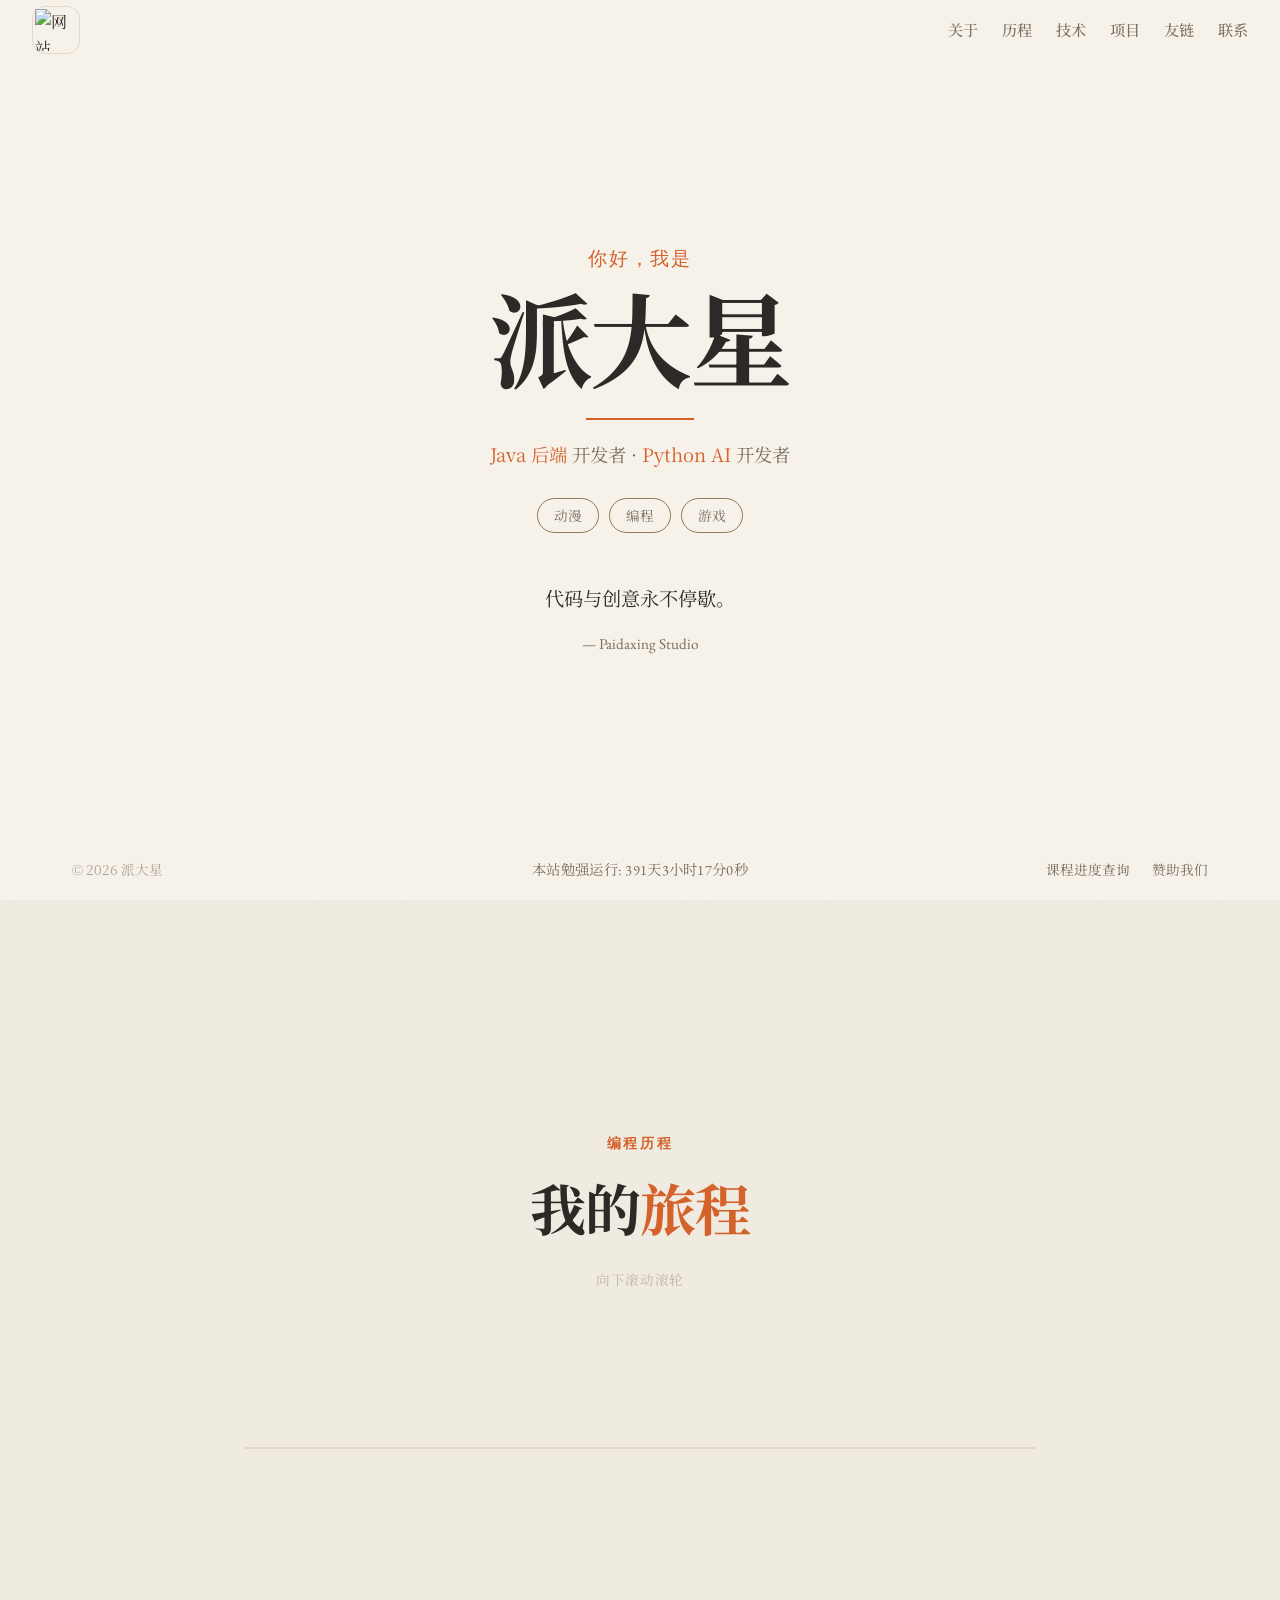
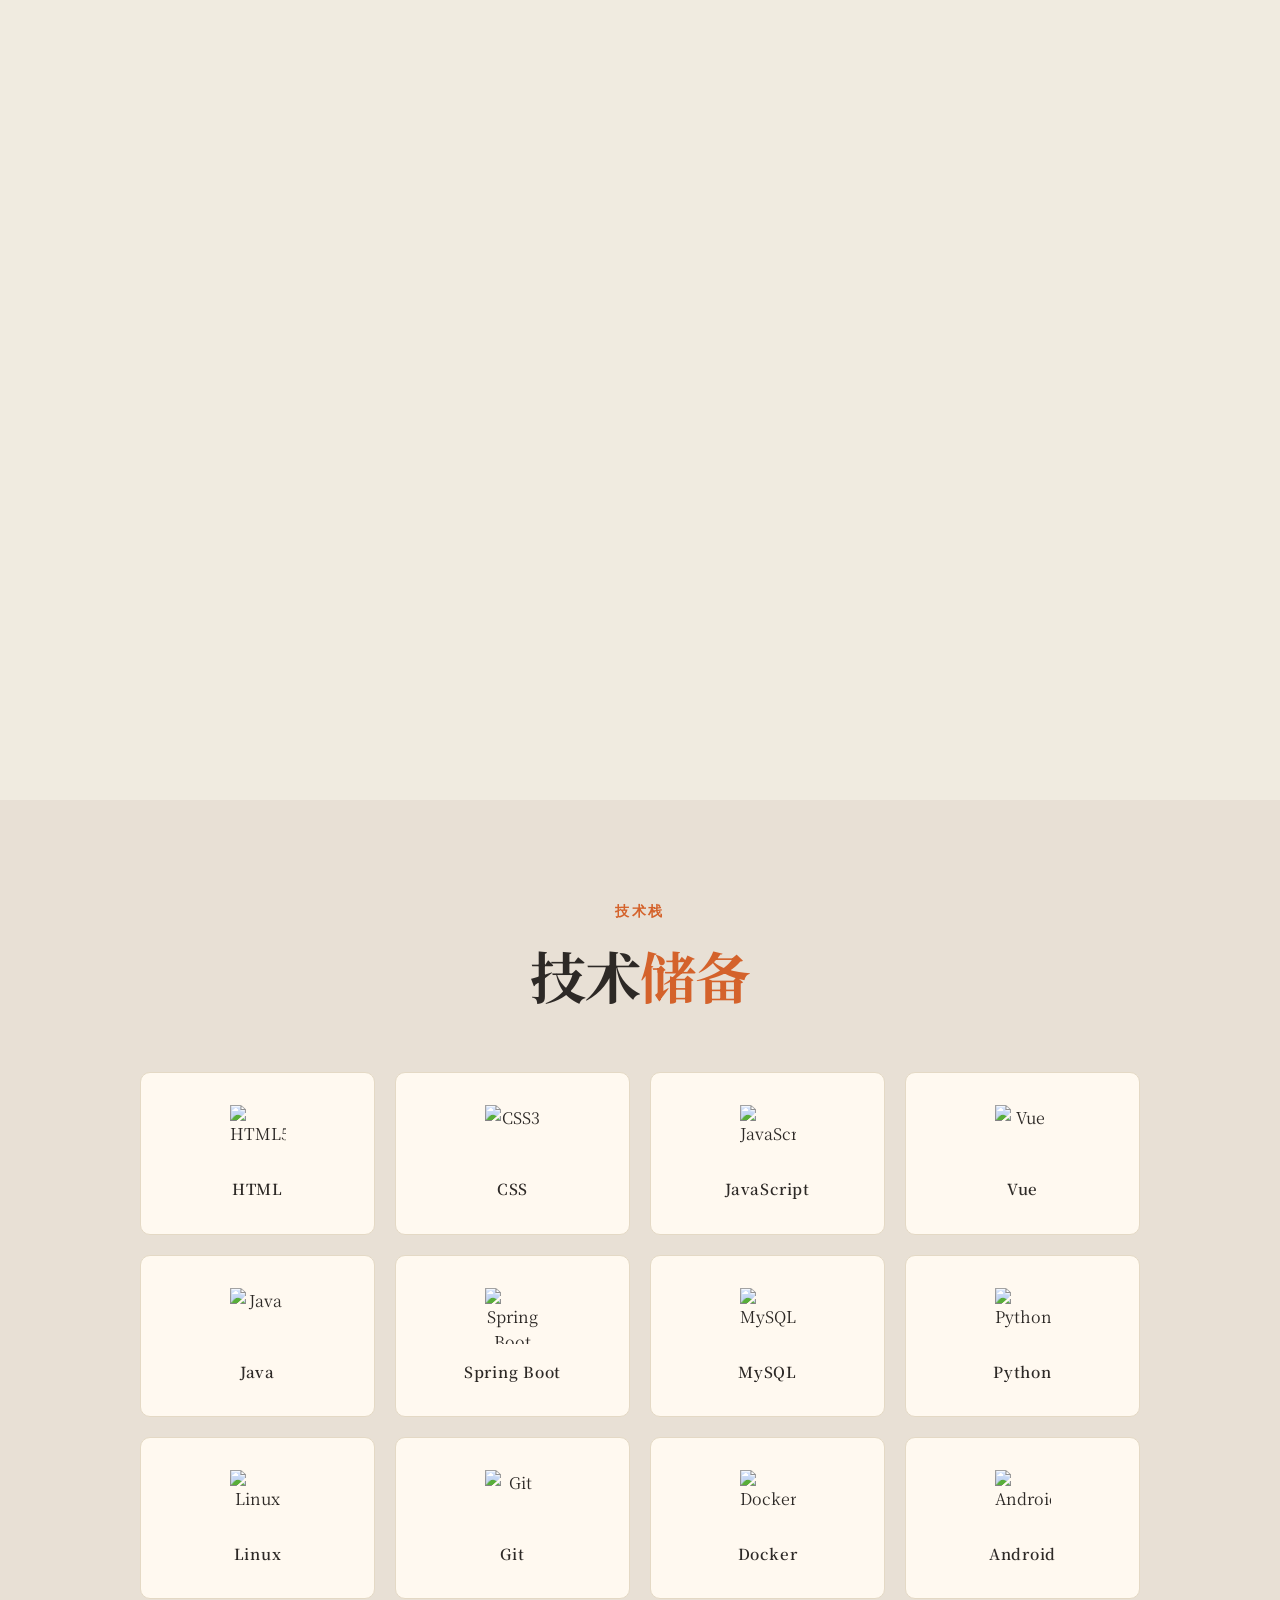
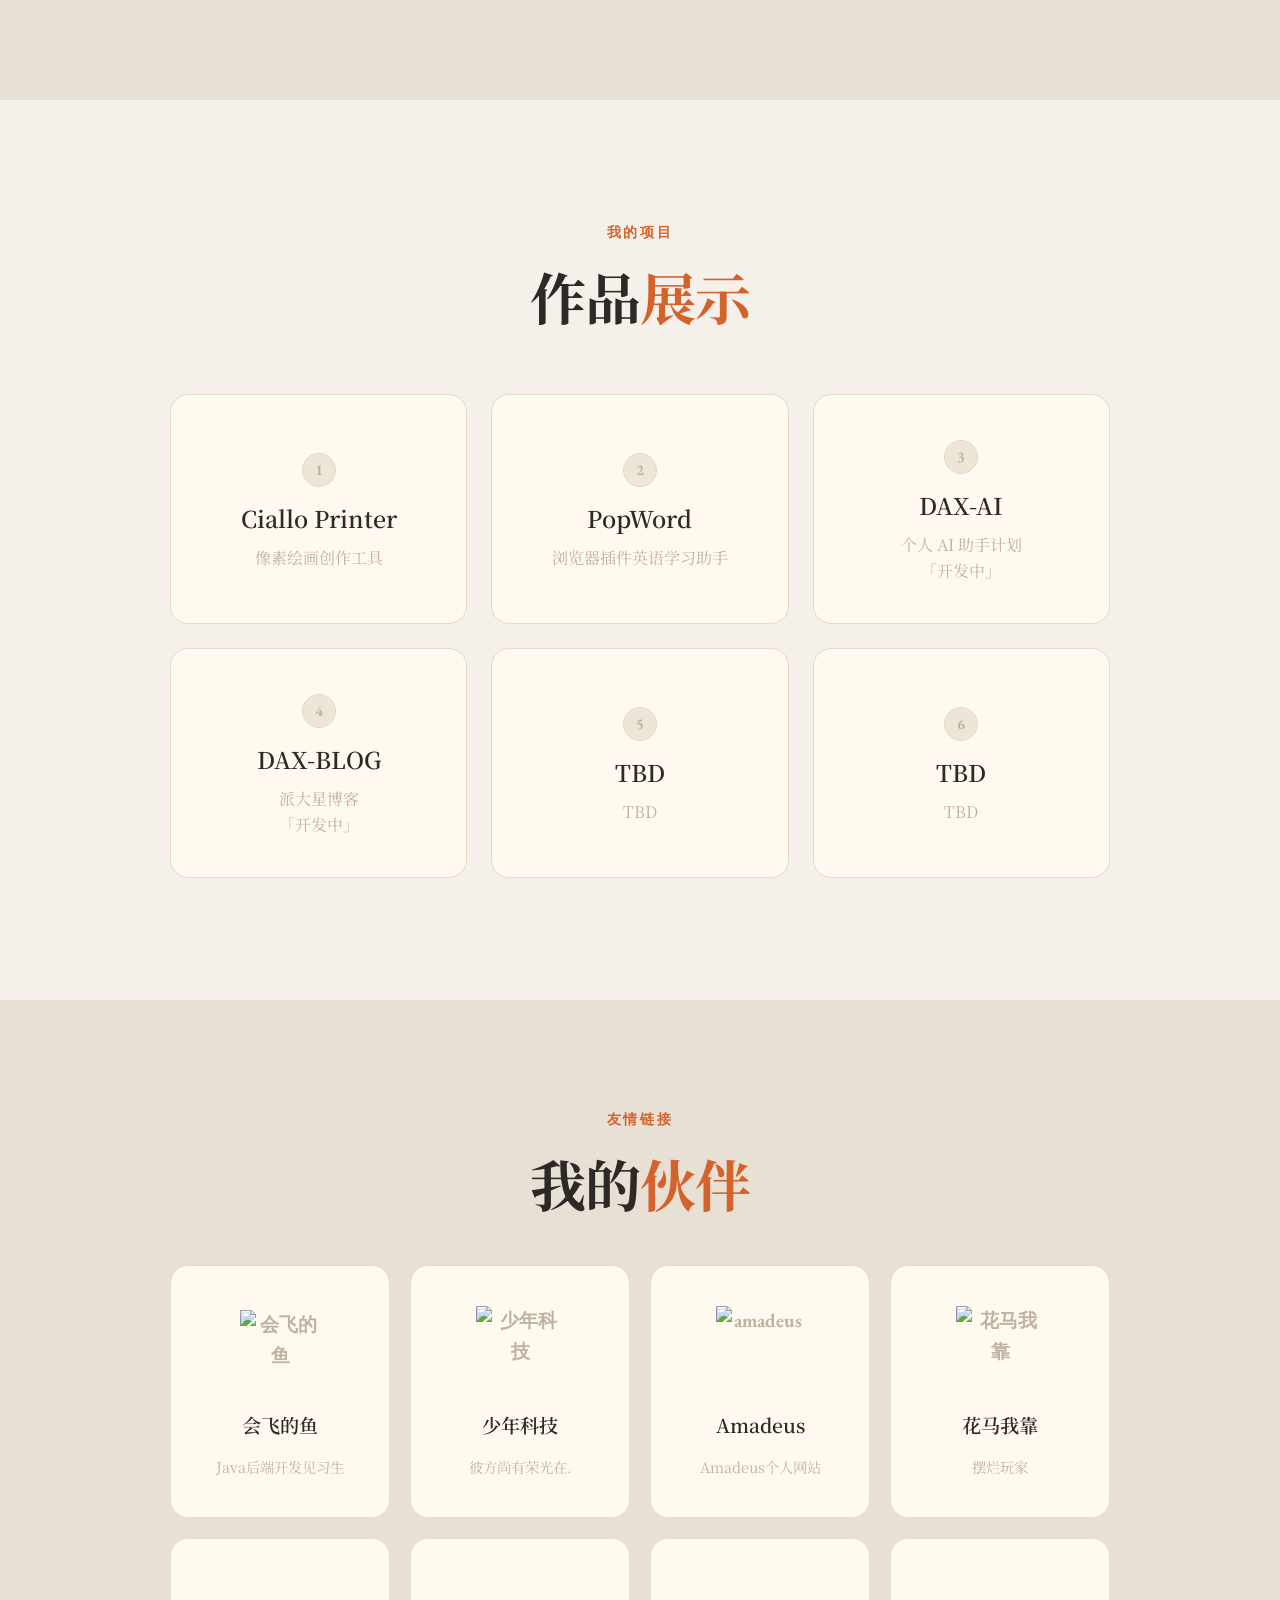
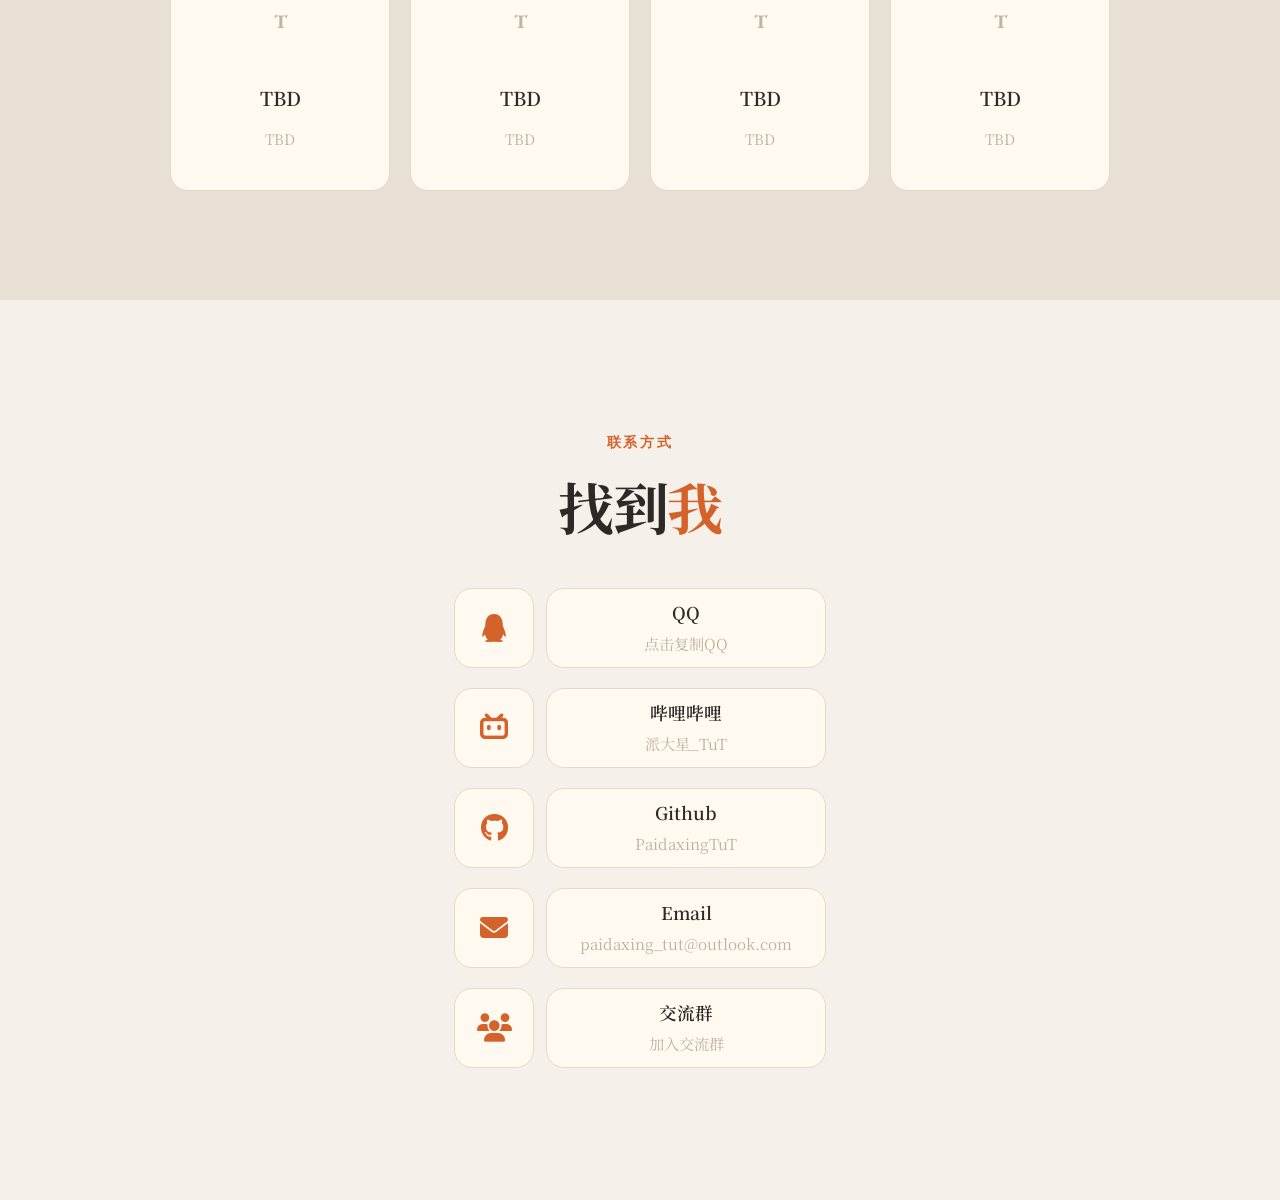
==== commit ed147029: "Add files via upload" ====
--- a/index.html
+++ b/index.html
@@ -18,6 +18,7 @@
       href="https://fonts.googleapis.com/css2?family=EB+Garamond:wght@400;500;600;700;800&family=Noto+Serif+SC:wght@300;400;500;600;700&display=swap"
       rel="stylesheet"
     />
+    <meta name="baidu-site-verification" content="codeva-S6pjaGs4Fd" />
     <link
       rel="stylesheet"
       href="https://cdnjs.cloudflare.com/ajax/libs/font-awesome/6.5.1/css/all.min.css"
